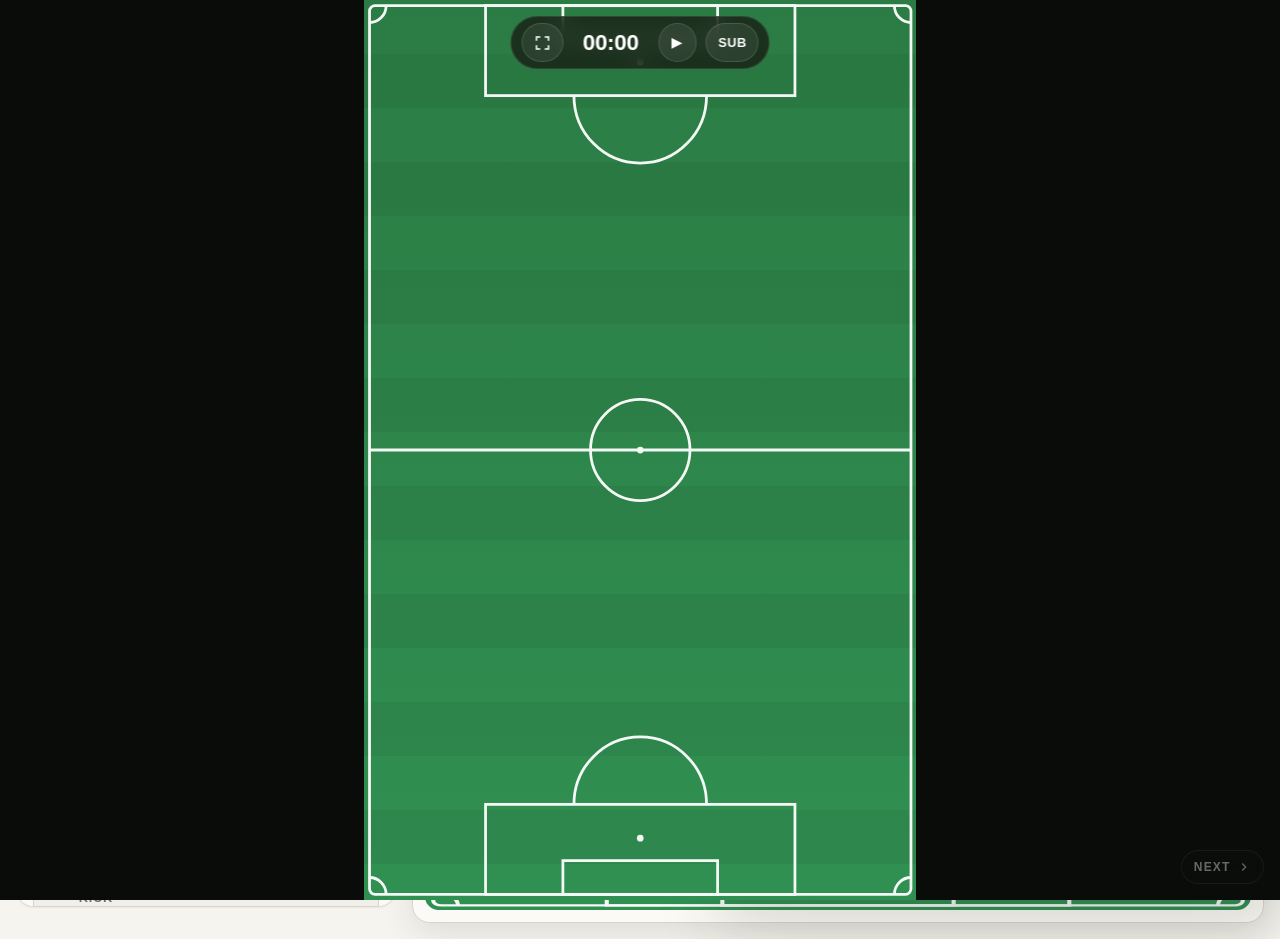
==== index.html @ 96a1fcf4 "Initial commit: Manly Vale match day app Match selector, formation engine (4-4-2 diamond, 4-1-4-1, 4" ====
<!DOCTYPE html>
<html lang="en" data-theme="light">
<head>
  <meta charset="UTF-8" />
  <meta name="viewport" content="width=device-width, initial-scale=1.0, viewport-fit=cover" />
  <meta name="theme-color" content="#01696f" />
  <title>Manly Vale — Match Day</title>
  <link rel="icon" href="data:image/svg+xml,%3Csvg xmlns='http://www.w3.org/2000/svg' viewBox='0 0 24 24'%3E%3Cpath fill='%2301696f' d='M12 2 20 7v10l-8 5-8-5V7z'/%3E%3C/svg%3E"/>
  <link href="https://api.fontshare.com/v2/css?f[]=satoshi@400,500,700,900&display=swap" rel="stylesheet">
  <link rel="stylesheet" href="app.css">
</head>
<body>
  <main class="app" id="appRoot">
    <header class="topbar">
      <div class="brand">
        <div class="brand-mark" aria-hidden="true">
          <svg width="26" height="26" viewBox="0 0 24 24" fill="none" stroke="currentColor" stroke-width="1.7">
            <path d="M12 2L20 7V17L12 22L4 17V7L12 2Z"/>
            <path d="M12 2V22M4 7L20 17M20 7L4 17" stroke-width="1.2" opacity="0.85"/>
          </svg>
        </div>
        <div>
          <h1>Manly Vale Match Day</h1>
          <p id="brandSubtitle">Pick the match, set the formation, run the game.</p>
        </div>
      </div>
      <div class="topbar-actions">
        <button class="icon-btn" id="syncBtn" title="Sync from Google Sheet" aria-label="Sync from Google Sheet">
          <svg width="18" height="18" viewBox="0 0 24 24" fill="none" stroke="currentColor" stroke-width="2"><path d="M3 12a9 9 0 0 1 15.5-6.3L21 8"/><path d="M21 3v5h-5"/><path d="M21 12a9 9 0 0 1-15.5 6.3L3 16"/><path d="M3 21v-5h5"/></svg>
          <span class="sr-only">Sync</span>
        </button>
        <button class="icon-btn" id="setupBtn" title="Setup squad &amp; fixtures" aria-label="Setup">
          <svg width="18" height="18" viewBox="0 0 24 24" fill="none" stroke="currentColor" stroke-width="2"><circle cx="12" cy="12" r="3"/><path d="M19.4 15a1.65 1.65 0 0 0 .33 1.82l.06.06a2 2 0 1 1-2.83 2.83l-.06-.06a1.65 1.65 0 0 0-1.82-.33 1.65 1.65 0 0 0-1 1.51V21a2 2 0 1 1-4 0v-.09a1.65 1.65 0 0 0-1-1.51 1.65 1.65 0 0 0-1.82.33l-.06.06a2 2 0 1 1-2.83-2.83l.06-.06a1.65 1.65 0 0 0 .33-1.82 1.65 1.65 0 0 0-1.51-1H3a2 2 0 1 1 0-4h.09a1.65 1.65 0 0 0 1.51-1 1.65 1.65 0 0 0-.33-1.82l-.06-.06a2 2 0 1 1 2.83-2.83l.06.06a1.65 1.65 0 0 0 1.82.33H9a1.65 1.65 0 0 0 1-1.51V3a2 2 0 1 1 4 0v.09a1.65 1.65 0 0 0 1 1.51 1.65 1.65 0 0 0 1.82-.33l.06-.06a2 2 0 1 1 2.83 2.83l-.06.06a1.65 1.65 0 0 0-.33 1.82V9a1.65 1.65 0 0 0 1.51 1H21a2 2 0 1 1 0 4h-.09a1.65 1.65 0 0 0-1.51 1z"/></svg>
        </button>
        <button class="icon-btn" id="themeBtn" title="Toggle theme" aria-label="Toggle theme">
          <svg width="18" height="18" viewBox="0 0 24 24" fill="none" stroke="currentColor" stroke-width="2"><path d="M21 12.79A9 9 0 1 1 11.21 3 7 7 0 0 0 21 12.79z"/></svg>
        </button>
        <button class="icon-btn primary" id="fullscreenBtn" title="Fullscreen presentation" aria-label="Fullscreen">
          <svg width="18" height="18" viewBox="0 0 24 24" fill="none" stroke="currentColor" stroke-width="2"><path d="M4 9V4h5"/><path d="M20 9V4h-5"/><path d="M4 15v5h5"/><path d="M20 15v5h-5"/></svg>
        </button>
      </div>
    </header>

    <section class="layout">
      <!-- LEFT: control panel -->
      <aside class="panel control-panel">
        <!-- Match selector -->
        <div class="control-block">
          <label class="control-label" for="matchSelect">Match</label>
          <select id="matchSelect" class="select"></select>
          <div class="match-meta">
            <span id="availableCount" class="chip chip-success">0 available</span>
            <span id="benchCount" class="chip">0 on bench</span>
          </div>
        </div>

        <!-- Formation selector -->
        <div class="control-block">
          <label class="control-label">Formation</label>
          <div class="formation-row">
            <button class="formation-btn" data-formation="442-diamond">
              <strong>4-4-2</strong>
              <span>Diamond <em>★</em></span>
            </button>
            <button class="formation-btn" data-formation="4141">
              <strong>4-1-4-1</strong>
              <span>Holding</span>
            </button>
            <button class="formation-btn" data-formation="4231">
              <strong>4-2-3-1</strong>
              <span>Attacking</span>
            </button>
          </div>
          <button class="btn primary full" id="autoPopulateBtn">Auto-populate XI</button>
        </div>

        <!-- Bench -->
        <div class="control-block">
          <div class="control-label-row">
            <label class="control-label">Bench</label>
            <span class="hint">Tap a player on the pitch then tap a bench player to sub.</span>
          </div>
          <div id="benchList" class="bench-list"></div>
        </div>

        <!-- Set pieces -->
        <div class="control-block">
          <label class="control-label">Set pieces</label>
          <div id="setPieceList" class="setpiece-list"></div>
        </div>

        <!-- Timer & minutes -->
        <div class="control-block">
          <label class="control-label">Match timer</label>
          <div class="timer-card">
            <div class="timer-display" id="timerDisplay">00:00</div>
            <div class="timer-buttons">
              <button class="btn primary" id="timerToggleBtn">Start</button>
              <button class="btn secondary" id="timerResetBtn">Reset</button>
            </div>
            <div class="timer-progress"><div id="timerBar"></div></div>
            <p class="hint" id="timerHint">45-minute half. Subs are tracked automatically.</p>
          </div>
          <div class="control-label-row" style="margin-top: var(--space-3)">
            <label class="control-label">Minutes played</label>
            <button class="link-btn" id="exportMinutesBtn">Export</button>
          </div>
          <div id="minutesList" class="minutes-list"></div>
        </div>
      </aside>

      <!-- RIGHT: pitch -->
      <section class="field-wrap">
        <div class="field-top">
          <div>
            <h2 id="formationTitle">Formation</h2>
            <p id="formationSubtitle" class="muted">Pick a match and a formation to start.</p>
          </div>
          <div class="field-actions">
            <button class="btn ghost" id="clearBoardBtn">Clear pitch</button>
          </div>
        </div>
        <div class="pitch-card">
          <div class="pitch" id="pitch">
            <svg class="pitch-lines" viewBox="0 0 100 160" preserveAspectRatio="none" aria-hidden="true">
              <rect x="1" y="1" width="98" height="158" fill="none" stroke="white" stroke-width="0.5" rx="1"/>
              <line x1="1" y1="80" x2="99" y2="80" stroke="white" stroke-width="0.5"/>
              <circle cx="50" cy="80" r="9" fill="none" stroke="white" stroke-width="0.5"/>
              <circle cx="50" cy="80" r="0.6" fill="white"/>
              <!-- top box -->
              <rect x="22" y="1" width="56" height="16" fill="none" stroke="white" stroke-width="0.5"/>
              <rect x="36" y="1" width="28" height="6" fill="none" stroke="white" stroke-width="0.5"/>
              <circle cx="50" cy="11" r="0.6" fill="white"/>
              <path d="M 38 17 A 9 9 0 0 0 62 17" fill="none" stroke="white" stroke-width="0.5"/>
              <!-- bottom box -->
              <rect x="22" y="143" width="56" height="16" fill="none" stroke="white" stroke-width="0.5"/>
              <rect x="36" y="153" width="28" height="6" fill="none" stroke="white" stroke-width="0.5"/>
              <circle cx="50" cy="149" r="0.6" fill="white"/>
              <path d="M 38 143 A 9 9 0 0 1 62 143" fill="none" stroke="white" stroke-width="0.5"/>
              <!-- corners -->
              <path d="M 1 4 A 3 3 0 0 0 4 1" fill="none" stroke="white" stroke-width="0.5"/>
              <path d="M 96 1 A 3 3 0 0 0 99 4" fill="none" stroke="white" stroke-width="0.5"/>
              <path d="M 1 156 A 3 3 0 0 1 4 159" fill="none" stroke="white" stroke-width="0.5"/>
              <path d="M 96 159 A 3 3 0 0 1 99 156" fill="none" stroke="white" stroke-width="0.5"/>
            </svg>
            <div class="pitch-overlay" id="pitchOverlay"></div>
          </div>
        </div>
      </section>
    </section>
  </main>

  <!-- Fullscreen presentation overlay -->
  <div class="fs" id="fullscreen" hidden>
    <div class="fs-pitch-card">
      <div class="pitch" id="pitchFs">
        <svg class="pitch-lines" viewBox="0 0 100 160" preserveAspectRatio="none" aria-hidden="true">
          <rect x="1" y="1" width="98" height="158" fill="none" stroke="white" stroke-width="0.5" rx="1"/>
          <line x1="1" y1="80" x2="99" y2="80" stroke="white" stroke-width="0.5"/>
          <circle cx="50" cy="80" r="9" fill="none" stroke="white" stroke-width="0.5"/>
          <circle cx="50" cy="80" r="0.6" fill="white"/>
          <rect x="22" y="1" width="56" height="16" fill="none" stroke="white" stroke-width="0.5"/>
          <rect x="36" y="1" width="28" height="6" fill="none" stroke="white" stroke-width="0.5"/>
          <circle cx="50" cy="11" r="0.6" fill="white"/>
          <path d="M 38 17 A 9 9 0 0 0 62 17" fill="none" stroke="white" stroke-width="0.5"/>
          <rect x="22" y="143" width="56" height="16" fill="none" stroke="white" stroke-width="0.5"/>
          <rect x="36" y="153" width="28" height="6" fill="none" stroke="white" stroke-width="0.5"/>
          <circle cx="50" cy="149" r="0.6" fill="white"/>
          <path d="M 38 143 A 9 9 0 0 1 62 143" fill="none" stroke="white" stroke-width="0.5"/>
          <path d="M 1 4 A 3 3 0 0 0 4 1" fill="none" stroke="white" stroke-width="0.5"/>
          <path d="M 96 1 A 3 3 0 0 0 99 4" fill="none" stroke="white" stroke-width="0.5"/>
          <path d="M 1 156 A 3 3 0 0 1 4 159" fill="none" stroke="white" stroke-width="0.5"/>
          <path d="M 96 159 A 3 3 0 0 1 99 156" fill="none" stroke="white" stroke-width="0.5"/>
        </svg>
        <div class="pitch-overlay" id="pitchFsOverlay"></div>
        <!-- Set piece banner -->
        <div class="setpiece-banner" id="setPieceBanner" hidden>
          <div class="setpiece-label" id="setPieceLabel">LEFT CORNER</div>
          <div class="setpiece-player" id="setPiecePlayer">—</div>
        </div>
      </div>
      <!-- Top HUD -->
      <div class="fs-hud-top">
        <button class="hud-btn" id="fsExitBtn" title="Exit fullscreen">
          <svg width="18" height="18" viewBox="0 0 24 24" fill="none" stroke="currentColor" stroke-width="2"><path d="M9 4H4v5"/><path d="M15 4h5v5"/><path d="M9 20H4v-5"/><path d="M15 20h5v-5"/></svg>
        </button>
        <div class="fs-clock" id="fsClock">00:00</div>
        <button class="hud-btn" id="fsTimerBtn" title="Start/pause timer">▶</button>
        <button class="hud-btn" id="fsSubBtn" title="Substitution">SUB</button>
      </div>
      <!-- Bottom HUD: NEXT cycler (subtle) -->
      <button class="hud-next" id="fsNextBtn" title="Next play">
        <span id="fsNextLabel">NEXT</span>
        <svg width="14" height="14" viewBox="0 0 24 24" fill="none" stroke="currentColor" stroke-width="2"><path d="M9 18l6-6-6-6"/></svg>
      </button>
      <!-- Sub drawer (slide-up) -->
      <div class="fs-sub-drawer" id="fsSubDrawer" hidden>
        <div class="fs-sub-drawer-head">
          <strong id="fsSubDrawerTitle">Substitution</strong>
          <button class="hud-btn ghost" id="fsSubDrawerClose">Close</button>
        </div>
        <div class="fs-bench-list" id="fsBenchList"></div>
      </div>
    </div>
  </div>

  <!-- Setup drawer -->
  <div class="drawer" id="setupDrawer" hidden>
    <div class="drawer-backdrop" data-close="setup"></div>
    <div class="drawer-panel" role="dialog" aria-label="Setup">
      <div class="drawer-head">
        <h2>Setup</h2>
        <button class="icon-btn" data-close="setup" aria-label="Close">
          <svg width="18" height="18" viewBox="0 0 24 24" fill="none" stroke="currentColor" stroke-width="2"><path d="M18 6L6 18M6 6l12 12"/></svg>
        </button>
      </div>
      <div class="drawer-tabs">
        <button class="drawer-tab active" data-tab="squad">Squad</button>
        <button class="drawer-tab" data-tab="fixtures">Fixtures</button>
        <button class="drawer-tab" data-tab="availability">Availability</button>
        <button class="drawer-tab" data-tab="sheet">Sheet</button>
      </div>
      <div class="drawer-body">
        <section class="drawer-section" data-section="squad">
          <p class="muted">One player per line: <code>Name / Position</code> (GK, DEF, MID, FWD).</p>
          <textarea id="squadInput" rows="18"></textarea>
          <div class="drawer-actions">
            <button class="btn primary" id="saveSquadBtn">Save squad</button>
            <button class="btn ghost" id="resetSquadBtn">Reset to defaults</button>
          </div>
        </section>
        <section class="drawer-section" data-section="fixtures" hidden>
          <p class="muted">One match per line: <code>Date / Opponent</code>.</p>
          <textarea id="fixturesInput" rows="18"></textarea>
          <div class="drawer-actions">
            <button class="btn primary" id="saveFixturesBtn">Save fixtures</button>
            <button class="btn ghost" id="resetFixturesBtn">Reset to defaults</button>
          </div>
        </section>
        <section class="drawer-section" data-section="availability" hidden>
          <p class="muted">Set availability per match. <strong>Y</strong> and <strong>BEERS</strong> count as available.</p>
          <div class="avail-controls">
            <select id="availMatchSelect" class="select"></select>
            <button class="btn ghost" id="availAllYesBtn">All Y</button>
            <button class="btn ghost" id="availAllNoBtn">All NO</button>
          </div>
          <div id="availabilityGrid" class="availability-grid"></div>
        </section>
        <section class="drawer-section" data-section="sheet" hidden>
          <p class="muted">The Google Sheet must be shared as <em>Anyone with the link can view</em>. Sync pulls availability where a player row matches by name.</p>
          <label class="control-label">Sheet ID</label>
          <input type="text" id="sheetIdInput" class="input" placeholder="1icq6EY1_dcMObs..." />
          <div class="drawer-actions">
            <button class="btn primary" id="syncNowBtn">Sync now</button>
            <button class="btn ghost" id="forgetSheetBtn">Forget</button>
          </div>
          <div id="syncLog" class="sync-log"></div>
        </section>
      </div>
    </div>
  </div>

  <!-- Toast -->
  <div class="toast" id="toast" hidden></div>

  <script type="module" src="app.js"></script>
</body>
</html>
---- app.css ----
/* =========================================================
   Manly Vale Match Day — styles
   ========================================================= */

:root, [data-theme="light"] {
  --text-xs: clamp(0.72rem, 0.68rem + 0.18vw, 0.8rem);
  --text-sm: clamp(0.85rem, 0.78rem + 0.3vw, 0.95rem);
  --text-base: clamp(0.95rem, 0.9rem + 0.25vw, 1.05rem);
  --text-lg: clamp(1.1rem, 0.98rem + 0.6vw, 1.4rem);
  --text-xl: clamp(1.35rem, 1.15rem + 1vw, 2rem);
  --text-2xl: clamp(2rem, 1.5rem + 2vw, 3rem);
  --space-1: 0.25rem; --space-2: 0.5rem; --space-3: 0.75rem; --space-4: 1rem; --space-5: 1.25rem; --space-6: 1.5rem; --space-8: 2rem;
  --color-bg: #f5f4ef;
  --color-surface: #fbfaf6;
  --color-surface-2: #f1efe9;
  --color-surface-3: #e9e6df;
  --color-border: #d8d4cc;
  --color-text: #221f18;
  --color-text-muted: #6f6e6a;
  --color-text-inverse: #fbfaf6;
  --color-primary: #01696f;
  --color-primary-soft: #e0f1f1;
  --color-blue: #006494;
  --color-amber: #c08a00;
  --color-rose: #b34a4a;
  --color-green: #2c7a3a;
  --radius-sm: 0.4rem; --radius-md: 0.55rem; --radius-lg: 0.85rem; --radius-xl: 1.1rem; --radius-full: 9999px;
  --shadow-sm: 0 1px 2px rgba(40,37,29,.06);
  --shadow-md: 0 12px 32px rgba(40,37,29,.10);
  --shadow-lg: 0 22px 60px rgba(40,37,29,.18);
  --transition: 180ms cubic-bezier(0.16,1,0.3,1);
  --font-body: 'Satoshi', -apple-system, BlinkMacSystemFont, 'Segoe UI', Arial, sans-serif;
  --pitch-grass-a: #2b7c44;
  --pitch-grass-b: #309052;
}

[data-theme="dark"] {
  --color-bg: #0e0e0c;
  --color-surface: #16161480;
  --color-surface-2: #1c1b19;
  --color-surface-3: #242220;
  --color-border: #353330;
  --color-text: #e6e4df;
  --color-text-muted: #97958f;
  --color-text-inverse: #0e0e0c;
  --color-primary: #4f98a3;
  --color-primary-soft: #133c40;
  --color-blue: #5591c7;
  --color-amber: #d6a64f;
  --shadow-sm: 0 1px 2px rgba(0,0,0,.25);
  --shadow-md: 0 12px 36px rgba(0,0,0,.45);
  --shadow-lg: 0 22px 60px rgba(0,0,0,.55);
  --pitch-grass-a: #1f5e34;
  --pitch-grass-b: #267342;
}

* { box-sizing: border-box; }
html, body { margin: 0; padding: 0; }
body {
  min-height: 100vh;
  font-family: var(--font-body);
  font-size: var(--text-base);
  line-height: 1.5;
  background: var(--color-bg);
  color: var(--color-text);
  -webkit-font-smoothing: antialiased;
}
button, textarea, input, select { font: inherit; color: inherit; }
button { cursor: pointer; border: none; background: none; }
.sr-only { position: absolute; width: 1px; height: 1px; padding: 0; margin: -1px; overflow: hidden; clip: rect(0,0,0,0); border: 0; }
code { font-family: ui-monospace, SFMono-Regular, Menlo, monospace; font-size: 0.85em; background: var(--color-surface-2); padding: 0.05rem 0.3rem; border-radius: 0.25rem; }
em { font-style: normal; color: var(--color-amber); font-weight: 700; }

/* ---------- Layout ---------- */
.app {
  max-width: 1500px;
  margin: 0 auto;
  padding: var(--space-4);
  display: grid;
  gap: var(--space-4);
}

.topbar {
  display: flex;
  align-items: center;
  justify-content: space-between;
  gap: var(--space-3);
}
.brand { display: flex; align-items: center; gap: var(--space-3); min-width: 0; }
.brand-mark {
  width: 2.6rem; height: 2.6rem;
  border-radius: 0.85rem;
  display: grid; place-items: center;
  color: white;
  background: linear-gradient(135deg, var(--color-primary), var(--color-blue));
  box-shadow: var(--shadow-sm);
  flex-shrink: 0;
}
.brand h1 { margin: 0; font-size: var(--text-xl); letter-spacing: -0.01em; }
.brand p { margin: 0.1rem 0 0; color: var(--color-text-muted); font-size: var(--text-sm); }

.topbar-actions { display: flex; gap: var(--space-2); flex-shrink: 0; }

.icon-btn {
  width: 2.6rem; height: 2.6rem;
  border-radius: var(--radius-md);
  background: var(--color-surface);
  border: 1px solid var(--color-border);
  color: var(--color-text);
  display: grid; place-items: center;
  transition: transform var(--transition), background var(--transition), border-color var(--transition);
}
.icon-btn:hover { transform: translateY(-1px); border-color: var(--color-primary); color: var(--color-primary); }
.icon-btn.primary { background: var(--color-primary); color: var(--color-text-inverse); border-color: var(--color-primary); }
.icon-btn.primary:hover { color: var(--color-text-inverse); }
.icon-btn.spin svg { animation: spin 0.9s linear infinite; }
@keyframes spin { to { transform: rotate(360deg); } }

.layout {
  display: grid;
  grid-template-columns: minmax(320px, 380px) minmax(0, 1fr);
  gap: var(--space-4);
  align-items: start;
}

.panel {
  background: var(--color-surface);
  border: 1px solid var(--color-border);
  border-radius: var(--radius-xl);
  box-shadow: var(--shadow-sm);
  overflow: hidden;
}

.control-panel {
  padding: var(--space-4);
  display: grid;
  gap: var(--space-5);
  max-height: calc(100vh - 6rem);
  overflow-y: auto;
  position: sticky;
  top: var(--space-4);
}
.control-panel::-webkit-scrollbar { width: 8px; }
.control-panel::-webkit-scrollbar-thumb { background: var(--color-border); border-radius: 99px; }

.control-block { display: grid; gap: var(--space-2); }
.control-label {
  font-size: var(--text-xs);
  text-transform: uppercase;
  letter-spacing: 0.1em;
  color: var(--color-text-muted);
  font-weight: 700;
}
.control-label-row { display: flex; justify-content: space-between; align-items: baseline; gap: var(--space-2); }
.hint { color: var(--color-text-muted); font-size: var(--text-xs); margin: 0; }

/* ---------- Inputs ---------- */
.select, .input, textarea {
  width: 100%;
  background: var(--color-surface-2);
  border: 1px solid var(--color-border);
  border-radius: var(--radius-md);
  padding: 0.65rem 0.8rem;
  color: var(--color-text);
  transition: border-color var(--transition), box-shadow var(--transition);
}
.select:focus, .input:focus, textarea:focus {
  outline: none;
  border-color: var(--color-primary);
  box-shadow: 0 0 0 3px var(--color-primary-soft);
}
textarea { font-family: ui-monospace, SFMono-Regular, Menlo, monospace; font-size: 0.85rem; line-height: 1.6; resize: vertical; min-height: 200px; }

.match-meta { display: flex; gap: var(--space-2); flex-wrap: wrap; }
.chip {
  display: inline-flex;
  align-items: center;
  gap: 0.3rem;
  padding: 0.25rem 0.55rem;
  border-radius: var(--radius-full);
  background: var(--color-surface-2);
  border: 1px solid var(--color-border);
  font-size: var(--text-xs);
  color: var(--color-text-muted);
}
.chip-success { background: color-mix(in srgb, var(--color-green) 15%, transparent); color: var(--color-green); border-color: color-mix(in srgb, var(--color-green) 35%, transparent); }
.chip-warn { background: color-mix(in srgb, var(--color-amber) 15%, transparent); color: var(--color-amber); border-color: color-mix(in srgb, var(--color-amber) 35%, transparent); }

/* ---------- Buttons ---------- */
.btn {
  min-height: 2.5rem;
  padding: 0.55rem 0.95rem;
  border-radius: var(--radius-md);
  background: var(--color-surface-2);
  color: var(--color-text);
  border: 1px solid var(--color-border);
  transition: transform var(--transition), background var(--transition), border-color var(--transition);
  font-weight: 500;
  font-size: var(--text-sm);
}
.btn:hover { transform: translateY(-1px); border-color: var(--color-primary); }
.btn.primary { background: var(--color-primary); color: var(--color-text-inverse); border-color: var(--color-primary); }
.btn.primary:hover { background: color-mix(in srgb, var(--color-primary) 88%, black); }
.btn.secondary { background: var(--color-surface-3); }
.btn.ghost { background: transparent; }
.btn.full { width: 100%; }
.btn.danger { color: var(--color-rose); border-color: color-mix(in srgb, var(--color-rose) 50%, transparent); }
.link-btn { background: transparent; color: var(--color-primary); padding: 0; font-size: var(--text-xs); text-decoration: underline; }

/* ---------- Formation row ---------- */
.formation-row {
  display: grid;
  grid-template-columns: repeat(3, 1fr);
  gap: var(--space-2);
}
.formation-btn {
  display: grid;
  gap: 0.15rem;
  padding: 0.65rem 0.5rem;
  border-radius: var(--radius-md);
  background: var(--color-surface-2);
  border: 1px solid var(--color-border);
  text-align: center;
  transition: all var(--transition);
}
.formation-btn:hover { border-color: var(--color-primary); transform: translateY(-1px); }
.formation-btn strong { font-size: var(--text-base); letter-spacing: -0.01em; }
.formation-btn span { font-size: var(--text-xs); color: var(--color-text-muted); }
.formation-btn.active { border-color: var(--color-primary); background: var(--color-primary-soft); color: var(--color-text); }
.formation-btn.active span { color: var(--color-primary); }

/* ---------- Bench ---------- */
.bench-list {
  display: grid;
  gap: 0.4rem;
  max-height: 200px;
  overflow-y: auto;
  padding: 0.1rem;
}
.bench-item {
  display: grid;
  grid-template-columns: auto 1fr auto;
  align-items: center;
  gap: 0.6rem;
  padding: 0.55rem 0.7rem;
  border-radius: var(--radius-md);
  background: var(--color-surface-2);
  border: 1px solid var(--color-border);
  text-align: left;
  transition: all var(--transition);
  font-size: var(--text-sm);
  color: var(--color-text);
  width: 100%;
}
.bench-item:hover { border-color: var(--color-primary); background: var(--color-surface); }
.bench-item.swap-target { border-color: var(--color-amber); background: color-mix(in srgb, var(--color-amber) 10%, transparent); }
.bench-pip {
  width: 1.5rem; height: 1.5rem;
  border-radius: 50%;
  display: grid; place-items: center;
  font-size: 0.62rem; font-weight: 700; color: white;
  background: var(--pip-bg, var(--color-primary));
}
.bench-item strong { display: block; font-size: var(--text-sm); font-weight: 600; }
.bench-item small { color: var(--color-text-muted); font-size: var(--text-xs); }
.bench-empty { color: var(--color-text-muted); font-size: var(--text-sm); text-align: center; padding: var(--space-3); border: 1px dashed var(--color-border); border-radius: var(--radius-md); }

/* ---------- Set pieces ---------- */
.setpiece-list { display: grid; gap: 0.4rem; }
.setpiece-row {
  display: grid;
  grid-template-columns: auto 1fr auto;
  align-items: center;
  gap: 0.6rem;
  padding: 0.45rem 0.6rem;
  border-radius: var(--radius-md);
  background: var(--color-surface-2);
  border: 1px solid var(--color-border);
}
.setpiece-row .setpiece-name { font-size: var(--text-xs); color: var(--color-text-muted); text-transform: uppercase; letter-spacing: 0.06em; font-weight: 700; }
.setpiece-row select { padding: 0.3rem 0.45rem; min-height: 2rem; font-size: var(--text-xs); }
.setpiece-icon {
  width: 1.6rem; height: 1.6rem;
  border-radius: var(--radius-sm);
  background: var(--color-primary-soft);
  color: var(--color-primary);
  display: grid; place-items: center;
  font-size: 0.6rem; font-weight: 800; letter-spacing: 0.04em;
}

/* ---------- Timer ---------- */
.timer-card {
  background: var(--color-surface-2);
  border: 1px solid var(--color-border);
  border-radius: var(--radius-lg);
  padding: var(--space-3);
  display: grid;
  gap: var(--space-2);
  text-align: center;
}
.timer-display {
  font-variant-numeric: tabular-nums;
  font-weight: 800;
  font-size: var(--text-2xl);
  letter-spacing: -0.02em;
  color: var(--color-text);
  line-height: 1;
  padding: 0.4rem 0;
}
.timer-display.warn { color: var(--color-amber); }
.timer-display.over { color: var(--color-rose); }
.timer-buttons { display: grid; grid-template-columns: 1fr auto; gap: var(--space-2); }
.timer-progress {
  height: 4px;
  background: var(--color-surface-3);
  border-radius: 99px;
  overflow: hidden;
}
.timer-progress > div {
  height: 100%;
  background: linear-gradient(90deg, var(--color-primary), var(--color-blue));
  width: 0;
  transition: width 0.5s linear;
}

/* ---------- Minutes ---------- */
.minutes-list {
  display: grid;
  gap: 0.3rem;
  max-height: 240px;
  overflow-y: auto;
}
.minute-row {
  display: grid;
  grid-template-columns: 1fr auto auto;
  align-items: center;
  gap: 0.6rem;
  padding: 0.4rem 0.6rem;
  border-radius: var(--radius-sm);
  background: var(--color-surface-2);
  font-size: var(--text-xs);
}
.minute-row.on-pitch { border-left: 2px solid var(--color-green); padding-left: 0.5rem; background: color-mix(in srgb, var(--color-green) 6%, var(--color-surface-2)); }
.minute-row .mins { font-variant-numeric: tabular-nums; font-weight: 700; }

/* ---------- Field ---------- */
.field-wrap { display: grid; gap: var(--space-3); }
.field-top {
  display: flex;
  justify-content: space-between;
  align-items: center;
  gap: var(--space-3);
  flex-wrap: wrap;
}
.field-top h2 { margin: 0; font-size: var(--text-lg); letter-spacing: -0.01em; }
.field-top p { margin: 0.1rem 0 0; color: var(--color-text-muted); font-size: var(--text-sm); }
.field-actions { display: flex; gap: var(--space-2); }
.muted { color: var(--color-text-muted); }

.pitch-card {
  background: var(--color-surface);
  border: 1px solid var(--color-border);
  border-radius: var(--radius-xl);
  box-shadow: var(--shadow-md);
  padding: var(--space-3);
}
.pitch {
  position: relative;
  width: 100%;
  aspect-ratio: 10 / 16;
  max-height: calc(100vh - 11rem);
  border-radius: var(--radius-lg);
  overflow: hidden;
  background:
    repeating-linear-gradient(180deg, transparent 0, transparent 6%, rgba(0,0,0,0.05) 6%, rgba(0,0,0,0.05) 12%),
    linear-gradient(to bottom, var(--pitch-grass-a), var(--pitch-grass-b));
  user-select: none;
  touch-action: none;
}
.pitch-lines {
  position: absolute;
  inset: 0;
  width: 100%; height: 100%;
  pointer-events: none;
  opacity: 0.95;
}
.pitch-overlay { position: absolute; inset: 0; }

/* ---------- Markers ---------- */
.marker {
  position: absolute;
  width: clamp(58px, 8.5%, 84px);
  aspect-ratio: 1;
  transform: translate(-50%, -50%);
  border-radius: 50%;
  display: grid;
  align-content: center;
  text-align: center;
  padding: 0.3rem;
  color: white;
  font-weight: 700;
  font-size: clamp(0.62rem, 0.9vw, 0.78rem);
  line-height: 1.05;
  border: 3px solid rgba(255,255,255,0.94);
  box-shadow: 0 8px 22px rgba(0,0,0,0.25);
  background: linear-gradient(145deg, var(--marker-a), var(--marker-b));
  cursor: grab;
  touch-action: none;
  transition: box-shadow 200ms ease, border-color 200ms ease, transform 80ms ease-out;
}
.marker.dragging { cursor: grabbing; box-shadow: 0 18px 40px rgba(0,0,0,0.4); z-index: 30; }
.marker.selected { border-color: var(--color-amber); box-shadow: 0 0 0 4px color-mix(in srgb, var(--color-amber) 60%, transparent), 0 8px 22px rgba(0,0,0,0.3); }
.marker.setpiece-active { border-color: #ffd24a; box-shadow: 0 0 0 6px rgba(255,210,74,0.5), 0 10px 30px rgba(0,0,0,0.4); transform: translate(-50%, -50%) scale(1.08); z-index: 25; }
.marker .name { display: block; max-width: 100%; overflow: hidden; text-overflow: ellipsis; white-space: nowrap; }
.marker .pos { display: block; margin-top: 0.1rem; font-size: 0.55em; letter-spacing: 0.1em; opacity: 0.92; }
.marker .badge {
  position: absolute;
  bottom: -6px; right: -6px;
  background: var(--color-amber); color: white;
  border-radius: 99px;
  padding: 0.1rem 0.4rem;
  font-size: 0.55rem;
  font-weight: 800;
  letter-spacing: 0.04em;
  border: 2px solid var(--pitch-grass-b);
}

/* ---------- Fullscreen ---------- */
.fs {
  position: fixed; inset: 0;
  z-index: 1000;
  background: #0a0c0a;
  display: grid;
  place-items: center;
  padding: 0;
}
.fs-pitch-card {
  position: relative;
  width: 100vw;
  height: 100vh;
  height: 100dvh;
  display: grid;
  place-items: center;
}
.fs .pitch {
  width: min(calc((100vh - 1rem) * 10/16), 100vw);
  width: min(calc((100dvh - 1rem) * 10/16), 100vw);
  height: min(calc(100vw * 16/10), 100vh);
  height: min(calc(100vw * 16/10), 100dvh);
  max-height: 100dvh;
  aspect-ratio: 10 / 16;
  border-radius: 0;
}
.fs .marker {
  width: clamp(80px, 8vw, 130px);
  font-size: clamp(0.78rem, 1.4vw, 1rem);
  border-width: 4px;
}

.fs-hud-top {
  position: absolute;
  top: 1rem; left: 50%;
  transform: translateX(-50%);
  display: flex;
  align-items: center;
  gap: 0.6rem;
  background: rgba(20,18,14,0.7);
  backdrop-filter: blur(10px);
  border-radius: var(--radius-full);
  padding: 0.4rem 0.6rem;
  border: 1px solid rgba(255,255,255,0.1);
  z-index: 20;
}
.fs-clock {
  color: white;
  font-variant-numeric: tabular-nums;
  font-weight: 800;
  font-size: 1.4rem;
  letter-spacing: -0.01em;
  padding: 0 0.6rem;
  min-width: 4.2rem;
  text-align: center;
}
.fs-clock.warn { color: #ffd24a; }
.fs-clock.over { color: #ff6b6b; }
.hud-btn {
  min-width: 2.4rem;
  height: 2.4rem;
  padding: 0 0.7rem;
  border-radius: var(--radius-full);
  background: rgba(255,255,255,0.08);
  border: 1px solid rgba(255,255,255,0.12);
  color: white;
  font-weight: 700;
  font-size: 0.8rem;
  letter-spacing: 0.04em;
  display: grid; place-items: center;
  transition: background var(--transition), transform var(--transition);
}
.hud-btn:hover { background: rgba(255,255,255,0.18); transform: translateY(-1px); }
.hud-btn.ghost { background: transparent; border-color: transparent; }
.hud-btn.active { background: var(--color-amber); color: #1a1308; border-color: var(--color-amber); }

.hud-next {
  position: absolute;
  bottom: 1rem;
  right: 1rem;
  display: inline-flex;
  align-items: center;
  gap: 0.4rem;
  padding: 0.45rem 0.75rem;
  border-radius: var(--radius-full);
  background: rgba(20,18,14,0.45);
  backdrop-filter: blur(10px);
  color: rgba(255,255,255,0.7);
  border: 1px solid rgba(255,255,255,0.1);
  font-size: 0.75rem;
  font-weight: 700;
  letter-spacing: 0.1em;
  z-index: 20;
  transition: opacity var(--transition);
  opacity: 0.55;
}
.hud-next:hover { opacity: 1; color: white; }

.setpiece-banner {
  position: absolute;
  top: 5rem;
  left: 50%;
  transform: translateX(-50%);
  background: rgba(20,18,14,0.78);
  backdrop-filter: blur(12px);
  color: white;
  padding: 0.85rem 1.4rem;
  border-radius: var(--radius-lg);
  border: 1px solid rgba(255,210,74,0.4);
  text-align: center;
  z-index: 18;
  animation: popIn 200ms ease-out;
}
@keyframes popIn {
  from { opacity: 0; transform: translate(-50%, -8px); }
  to { opacity: 1; transform: translate(-50%, 0); }
}
.setpiece-label {
  font-size: 0.7rem;
  letter-spacing: 0.18em;
  color: #ffd24a;
  font-weight: 800;
  margin-bottom: 0.2rem;
}
.setpiece-player {
  font-size: 1.6rem;
  font-weight: 800;
  letter-spacing: -0.01em;
}

.fs-sub-drawer {
  position: absolute;
  bottom: 0; left: 0; right: 0;
  background: rgba(20,18,14,0.92);
  backdrop-filter: blur(14px);
  border-top: 1px solid rgba(255,255,255,0.1);
  padding: 1rem 1rem 1.4rem;
  color: white;
  z-index: 30;
  max-height: 60vh;
  overflow-y: auto;
  animation: slideUp 240ms ease-out;
}
@keyframes slideUp {
  from { transform: translateY(100%); }
  to { transform: translateY(0); }
}
.fs-sub-drawer-head { display: flex; justify-content: space-between; align-items: center; margin-bottom: 0.6rem; }
.fs-bench-list {
  display: grid;
  grid-template-columns: repeat(auto-fill, minmax(180px, 1fr));
  gap: 0.5rem;
}
.fs-bench-list .bench-item {
  background: rgba(255,255,255,0.08);
  border-color: rgba(255,255,255,0.1);
  color: white;
}
.fs-bench-list .bench-item small { color: rgba(255,255,255,0.55); }
.fs-bench-list .bench-item:hover { background: rgba(255,255,255,0.18); border-color: rgba(255,255,255,0.3); }

/* ---------- Drawer ---------- */
.drawer {
  position: fixed; inset: 0;
  z-index: 900;
  display: flex;
  justify-content: flex-end;
}
.drawer-backdrop {
  position: absolute; inset: 0;
  background: rgba(0,0,0,0.4);
  animation: fadeIn 200ms ease;
}
.drawer-panel {
  position: relative;
  width: min(560px, 100%);
  height: 100%;
  background: var(--color-surface);
  border-left: 1px solid var(--color-border);
  display: grid;
  grid-template-rows: auto auto 1fr;
  animation: slideInRight 240ms ease-out;
  box-shadow: var(--shadow-lg);
}
@keyframes fadeIn { from { opacity: 0; } to { opacity: 1; } }
@keyframes slideInRight { from { transform: translateX(100%); } to { transform: translateX(0); } }

.drawer-head {
  padding: var(--space-4);
  border-bottom: 1px solid var(--color-border);
  display: flex;
  justify-content: space-between;
  align-items: center;
}
.drawer-head h2 { margin: 0; font-size: var(--text-lg); }
.drawer-tabs {
  display: flex;
  gap: 0.2rem;
  padding: 0.5rem var(--space-4);
  border-bottom: 1px solid var(--color-border);
  overflow-x: auto;
}
.drawer-tab {
  padding: 0.45rem 0.75rem;
  border-radius: var(--radius-sm);
  font-size: var(--text-sm);
  color: var(--color-text-muted);
  font-weight: 500;
  white-space: nowrap;
}
.drawer-tab:hover { background: var(--color-surface-2); }
.drawer-tab.active { color: var(--color-primary); background: var(--color-primary-soft); }
.drawer-body {
  padding: var(--space-4);
  overflow-y: auto;
}
.drawer-section { display: grid; gap: var(--space-3); }
.drawer-actions { display: flex; gap: var(--space-2); flex-wrap: wrap; }
.avail-controls { display: grid; grid-template-columns: 1fr auto auto; gap: var(--space-2); align-items: center; }
.availability-grid { display: grid; gap: 0.35rem; max-height: 60vh; overflow-y: auto; padding: 0.1rem; }
.availability-row {
  display: grid;
  grid-template-columns: 1fr auto;
  align-items: center;
  gap: var(--space-2);
  padding: 0.45rem 0.6rem;
  border-radius: var(--radius-sm);
  border: 1px solid var(--color-border);
  background: var(--color-surface-2);
}
.availability-row strong { font-size: var(--text-sm); }
.availability-row small { color: var(--color-text-muted); font-size: var(--text-xs); }
.avail-segment { display: flex; gap: 0; }
.avail-seg-btn {
  padding: 0.28rem 0.5rem;
  font-size: 0.66rem;
  font-weight: 700;
  letter-spacing: 0.04em;
  border: 1px solid var(--color-border);
  background: var(--color-surface);
  color: var(--color-text-muted);
}
.avail-seg-btn:first-child { border-radius: var(--radius-sm) 0 0 var(--radius-sm); }
.avail-seg-btn:last-child { border-radius: 0 var(--radius-sm) var(--radius-sm) 0; }
.avail-seg-btn + .avail-seg-btn { border-left: none; }
.avail-seg-btn.active[data-val="Y"] { background: var(--color-green); color: white; border-color: var(--color-green); }
.avail-seg-btn.active[data-val="B"] { background: #c08a00; color: white; border-color: #c08a00; }
.avail-seg-btn.active[data-val="TBC"] { background: #5591c7; color: white; border-color: #5591c7; }
.avail-seg-btn.active[data-val="N"] { background: var(--color-rose); color: white; border-color: var(--color-rose); }

.sync-log {
  margin-top: var(--space-2);
  padding: var(--space-3);
  border-radius: var(--radius-md);
  background: var(--color-surface-2);
  border: 1px solid var(--color-border);
  font-family: ui-monospace, monospace;
  font-size: 0.8rem;
  white-space: pre-wrap;
  max-height: 200px;
  overflow-y: auto;
  color: var(--color-text-muted);
}

/* ---------- Toast ---------- */
.toast {
  position: fixed;
  bottom: 1.5rem;
  left: 50%;
  transform: translateX(-50%);
  background: var(--color-text);
  color: var(--color-text-inverse);
  padding: 0.7rem 1.1rem;
  border-radius: var(--radius-full);
  box-shadow: var(--shadow-md);
  font-size: var(--text-sm);
  font-weight: 600;
  z-index: 2000;
  animation: toastIn 200ms ease-out;
  max-width: 90vw;
}
@keyframes toastIn {
  from { opacity: 0; transform: translate(-50%, 8px); }
  to { opacity: 1; transform: translate(-50%, 0); }
}

/* ---------- Responsive ---------- */
@media (max-width: 1080px) {
  .layout { grid-template-columns: 1fr; }
  .control-panel { position: static; max-height: none; }
  .pitch { aspect-ratio: 5/7; }
}
@media (max-width: 640px) {
  .app { padding: var(--space-3); }
  .brand h1 { font-size: var(--text-lg); }
  .brand p { display: none; }
  .pitch-card { padding: var(--space-2); }
  .marker { font-size: 0.6rem; }
}
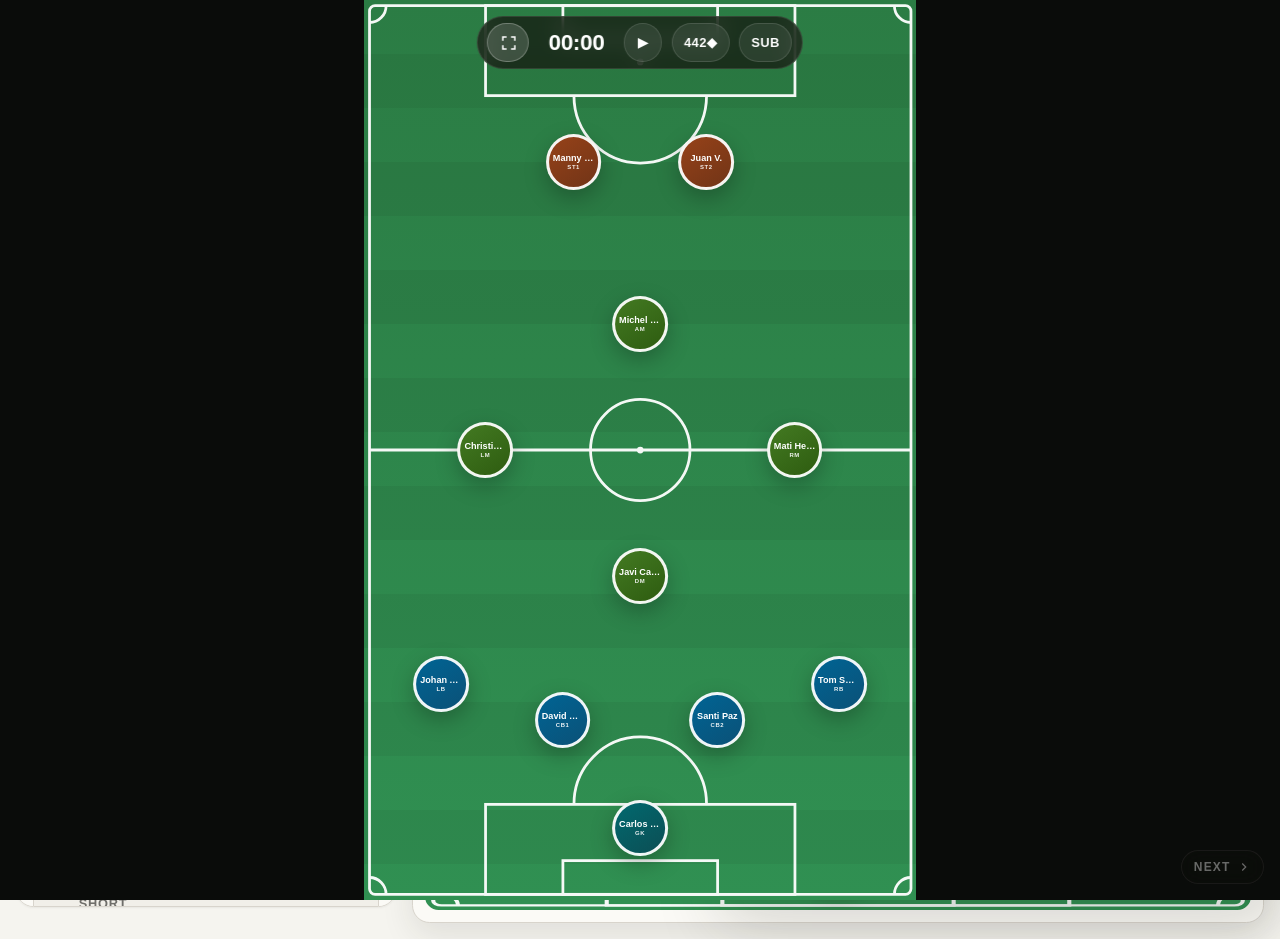
==== commit ed0bf3d0: "Fix timer and add formation cycler to fullscreen HUD - save() was mutating live state to pause runni" ====
--- a/index.html
+++ b/index.html
@@ -186,6 +186,7 @@
         </button>
         <div class="fs-clock" id="fsClock">00:00</div>
         <button class="hud-btn" id="fsTimerBtn" title="Start/pause timer">▶</button>
+        <button class="hud-btn" id="fsFormationBtn" title="Cycle formation">4-4-2</button>
         <button class="hud-btn" id="fsSubBtn" title="Substitution">SUB</button>
       </div>
       <!-- Bottom HUD: NEXT cycler (subtle) -->
--- a/app.css
+++ b/app.css
@@ -452,10 +452,13 @@
   border-radius: 0;
 }
 .fs .marker {
-  width: clamp(80px, 8vw, 130px);
-  font-size: clamp(0.78rem, 1.4vw, 1rem);
-  border-width: 4px;
-}
+  width: clamp(48px, 6.2vh, 78px);
+  font-size: clamp(0.6rem, 1vh, 0.78rem);
+  border-width: 3px;
+  padding: 0.25rem;
+}
+.fs .marker .name { font-size: 0.95em; }
+.fs .marker .pos { font-size: 0.62em; margin-top: 0.05rem; }
 
 .fs-hud-top {
   position: absolute;
@@ -471,6 +474,8 @@
   border: 1px solid rgba(255,255,255,0.1);
   z-index: 20;
 }
+#fsExitBtn { background: rgba(255,255,255,0.16); border-color: rgba(255,255,255,0.25); }
+#fsExitBtn:hover { background: var(--color-rose); }
 .fs-clock {
   color: white;
   font-variant-numeric: tabular-nums;
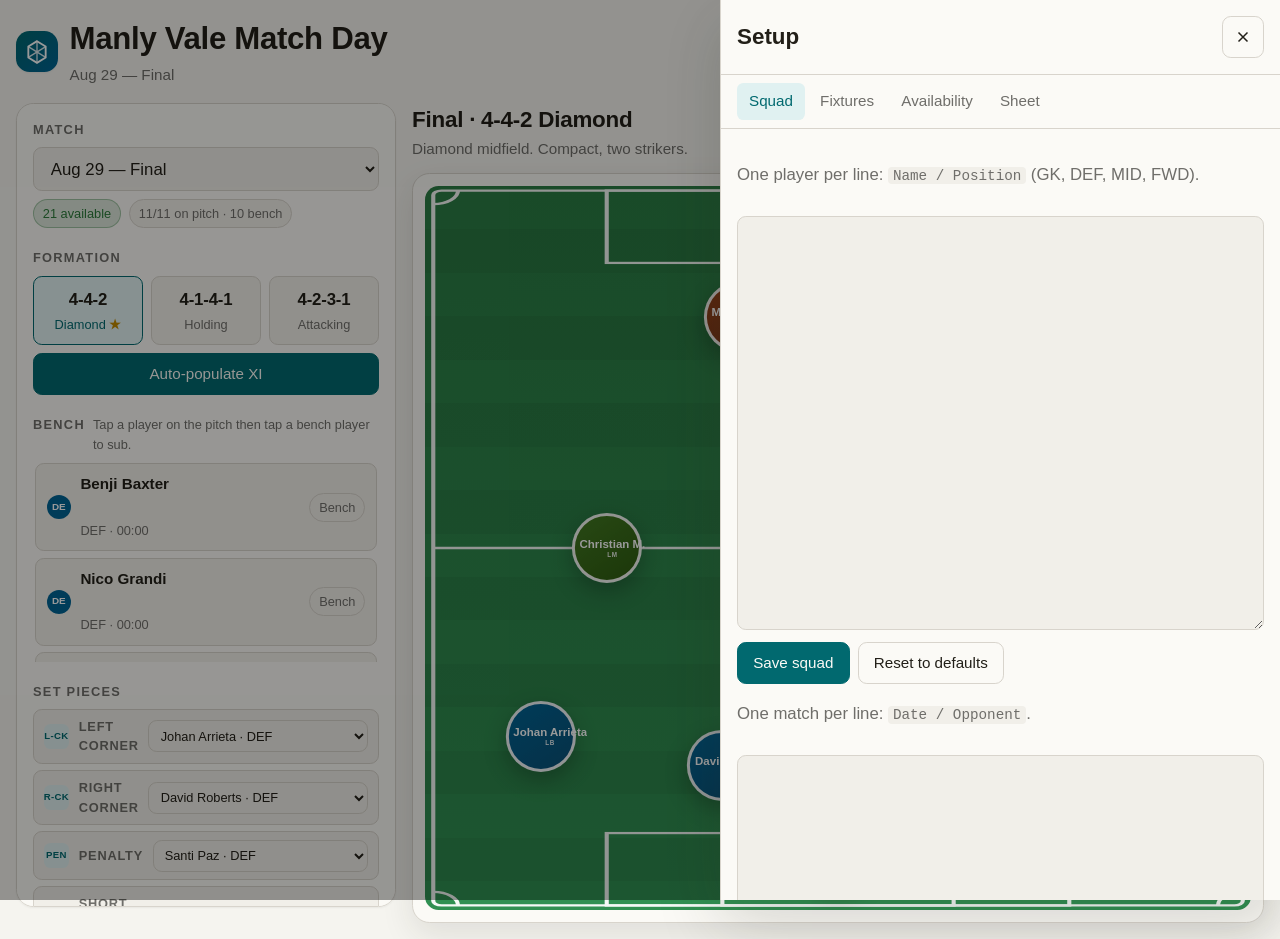
==== commit 5aba044d: "Strip fullscreen overlay markup and listeners entirely Remove the FS overlay HTML and all dangling f" ====
--- a/index.html
+++ b/index.html
@@ -34,9 +34,6 @@
         </button>
         <button class="icon-btn" id="themeBtn" title="Toggle theme" aria-label="Toggle theme">
           <svg width="18" height="18" viewBox="0 0 24 24" fill="none" stroke="currentColor" stroke-width="2"><path d="M21 12.79A9 9 0 1 1 11.21 3 7 7 0 0 0 21 12.79z"/></svg>
-        </button>
-        <button class="icon-btn primary" id="fullscreenBtn" title="Fullscreen presentation" aria-label="Fullscreen">
-          <svg width="18" height="18" viewBox="0 0 24 24" fill="none" stroke="currentColor" stroke-width="2"><path d="M4 9V4h5"/><path d="M20 9V4h-5"/><path d="M4 15v5h5"/><path d="M20 15v5h-5"/></svg>
         </button>
       </div>
     </header>
@@ -150,61 +147,6 @@
     </section>
   </main>
 
-  <!-- Fullscreen presentation overlay -->
-  <div class="fs" id="fullscreen" hidden>
-    <div class="fs-pitch-card">
-      <div class="pitch" id="pitchFs">
-        <svg class="pitch-lines" viewBox="0 0 100 160" preserveAspectRatio="none" aria-hidden="true">
-          <rect x="1" y="1" width="98" height="158" fill="none" stroke="white" stroke-width="0.5" rx="1"/>
-          <line x1="1" y1="80" x2="99" y2="80" stroke="white" stroke-width="0.5"/>
-          <circle cx="50" cy="80" r="9" fill="none" stroke="white" stroke-width="0.5"/>
-          <circle cx="50" cy="80" r="0.6" fill="white"/>
-          <rect x="22" y="1" width="56" height="16" fill="none" stroke="white" stroke-width="0.5"/>
-          <rect x="36" y="1" width="28" height="6" fill="none" stroke="white" stroke-width="0.5"/>
-          <circle cx="50" cy="11" r="0.6" fill="white"/>
-          <path d="M 38 17 A 9 9 0 0 0 62 17" fill="none" stroke="white" stroke-width="0.5"/>
-          <rect x="22" y="143" width="56" height="16" fill="none" stroke="white" stroke-width="0.5"/>
-          <rect x="36" y="153" width="28" height="6" fill="none" stroke="white" stroke-width="0.5"/>
-          <circle cx="50" cy="149" r="0.6" fill="white"/>
-          <path d="M 38 143 A 9 9 0 0 1 62 143" fill="none" stroke="white" stroke-width="0.5"/>
-          <path d="M 1 4 A 3 3 0 0 0 4 1" fill="none" stroke="white" stroke-width="0.5"/>
-          <path d="M 96 1 A 3 3 0 0 0 99 4" fill="none" stroke="white" stroke-width="0.5"/>
-          <path d="M 1 156 A 3 3 0 0 1 4 159" fill="none" stroke="white" stroke-width="0.5"/>
-          <path d="M 96 159 A 3 3 0 0 1 99 156" fill="none" stroke="white" stroke-width="0.5"/>
-        </svg>
-        <div class="pitch-overlay" id="pitchFsOverlay"></div>
-        <!-- Set piece banner -->
-        <div class="setpiece-banner" id="setPieceBanner" hidden>
-          <div class="setpiece-label" id="setPieceLabel">LEFT CORNER</div>
-          <div class="setpiece-player" id="setPiecePlayer">—</div>
-        </div>
-      </div>
-      <!-- Top HUD -->
-      <div class="fs-hud-top">
-        <button class="hud-btn" id="fsExitBtn" title="Exit fullscreen">
-          <svg width="18" height="18" viewBox="0 0 24 24" fill="none" stroke="currentColor" stroke-width="2"><path d="M9 4H4v5"/><path d="M15 4h5v5"/><path d="M9 20H4v-5"/><path d="M15 20h5v-5"/></svg>
-        </button>
-        <div class="fs-clock" id="fsClock">00:00</div>
-        <button class="hud-btn" id="fsTimerBtn" title="Start/pause timer">▶</button>
-        <button class="hud-btn" id="fsFormationBtn" title="Cycle formation">4-4-2</button>
-        <button class="hud-btn" id="fsSubBtn" title="Substitution">SUB</button>
-      </div>
-      <!-- Bottom HUD: NEXT cycler (subtle) -->
-      <button class="hud-next" id="fsNextBtn" title="Next play">
-        <span id="fsNextLabel">NEXT</span>
-        <svg width="14" height="14" viewBox="0 0 24 24" fill="none" stroke="currentColor" stroke-width="2"><path d="M9 18l6-6-6-6"/></svg>
-      </button>
-      <!-- Sub drawer (slide-up) -->
-      <div class="fs-sub-drawer" id="fsSubDrawer" hidden>
-        <div class="fs-sub-drawer-head">
-          <strong id="fsSubDrawerTitle">Substitution</strong>
-          <button class="hud-btn ghost" id="fsSubDrawerClose">Close</button>
-        </div>
-        <div class="fs-bench-list" id="fsBenchList"></div>
-      </div>
-    </div>
-  </div>
-
   <!-- Setup drawer -->
   <div class="drawer" id="setupDrawer" hidden>
     <div class="drawer-backdrop" data-close="setup"></div>
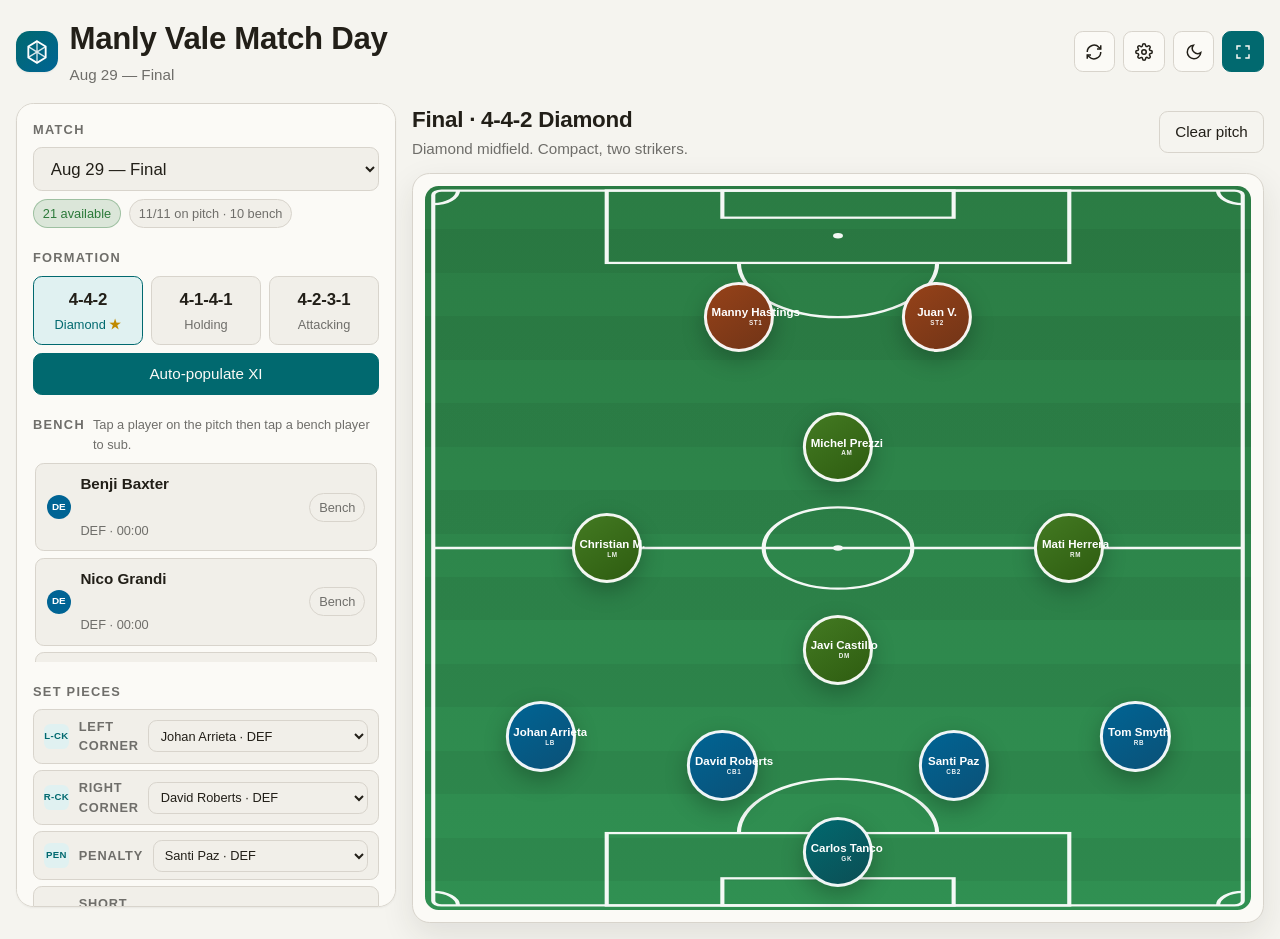
==== commit 2f82fc28: "Restore fullscreen mode and fix [hidden] being overridden by display Root cause of the stuck-fullscr" ====
--- a/index.html
+++ b/index.html
@@ -34,6 +34,9 @@
         </button>
         <button class="icon-btn" id="themeBtn" title="Toggle theme" aria-label="Toggle theme">
           <svg width="18" height="18" viewBox="0 0 24 24" fill="none" stroke="currentColor" stroke-width="2"><path d="M21 12.79A9 9 0 1 1 11.21 3 7 7 0 0 0 21 12.79z"/></svg>
+        </button>
+        <button class="icon-btn primary" id="fullscreenBtn" title="Fullscreen presentation" aria-label="Fullscreen">
+          <svg width="18" height="18" viewBox="0 0 24 24" fill="none" stroke="currentColor" stroke-width="2"><path d="M4 9V4h5"/><path d="M20 9V4h-5"/><path d="M4 15v5h5"/><path d="M20 15v5h-5"/></svg>
         </button>
       </div>
     </header>
@@ -147,6 +150,55 @@
     </section>
   </main>
 
+  <!-- Fullscreen presentation overlay -->
+  <div class="fs" id="fullscreen" hidden>
+    <div class="fs-pitch-card">
+      <div class="pitch" id="pitchFs">
+        <svg class="pitch-lines" viewBox="0 0 100 160" preserveAspectRatio="none" aria-hidden="true">
+          <rect x="1" y="1" width="98" height="158" fill="none" stroke="white" stroke-width="0.5" rx="1"/>
+          <line x1="1" y1="80" x2="99" y2="80" stroke="white" stroke-width="0.5"/>
+          <circle cx="50" cy="80" r="9" fill="none" stroke="white" stroke-width="0.5"/>
+          <circle cx="50" cy="80" r="0.6" fill="white"/>
+          <rect x="22" y="1" width="56" height="16" fill="none" stroke="white" stroke-width="0.5"/>
+          <rect x="36" y="1" width="28" height="6" fill="none" stroke="white" stroke-width="0.5"/>
+          <circle cx="50" cy="11" r="0.6" fill="white"/>
+          <path d="M 38 17 A 9 9 0 0 0 62 17" fill="none" stroke="white" stroke-width="0.5"/>
+          <rect x="22" y="143" width="56" height="16" fill="none" stroke="white" stroke-width="0.5"/>
+          <rect x="36" y="153" width="28" height="6" fill="none" stroke="white" stroke-width="0.5"/>
+          <circle cx="50" cy="149" r="0.6" fill="white"/>
+          <path d="M 38 143 A 9 9 0 0 1 62 143" fill="none" stroke="white" stroke-width="0.5"/>
+          <path d="M 1 4 A 3 3 0 0 0 4 1" fill="none" stroke="white" stroke-width="0.5"/>
+          <path d="M 96 1 A 3 3 0 0 0 99 4" fill="none" stroke="white" stroke-width="0.5"/>
+          <path d="M 1 156 A 3 3 0 0 1 4 159" fill="none" stroke="white" stroke-width="0.5"/>
+          <path d="M 96 159 A 3 3 0 0 1 99 156" fill="none" stroke="white" stroke-width="0.5"/>
+        </svg>
+        <div class="pitch-overlay" id="pitchFsOverlay"></div>
+        <div class="setpiece-banner" id="setPieceBanner" hidden>
+          <div class="setpiece-label" id="setPieceLabel">LEFT CORNER</div>
+          <div class="setpiece-player" id="setPiecePlayer">—</div>
+        </div>
+      </div>
+      <div class="fs-hud-top">
+        <button class="hud-btn" id="fsExitBtn" title="Exit fullscreen (Esc)">EXIT</button>
+        <div class="fs-clock" id="fsClock">00:00</div>
+        <button class="hud-btn" id="fsTimerBtn" title="Start/pause timer">▶</button>
+        <button class="hud-btn" id="fsFormationBtn" title="Cycle formation">4-4-2</button>
+        <button class="hud-btn" id="fsSubBtn" title="Substitution">SUB</button>
+      </div>
+      <button class="hud-next" id="fsNextBtn" title="Next play">
+        <span id="fsNextLabel">NEXT</span>
+        <svg width="14" height="14" viewBox="0 0 24 24" fill="none" stroke="currentColor" stroke-width="2"><path d="M9 18l6-6-6-6"/></svg>
+      </button>
+      <div class="fs-sub-drawer" id="fsSubDrawer" hidden>
+        <div class="fs-sub-drawer-head">
+          <strong id="fsSubDrawerTitle">Substitution</strong>
+          <button class="hud-btn ghost" id="fsSubDrawerClose">Close</button>
+        </div>
+        <div class="fs-bench-list" id="fsBenchList"></div>
+      </div>
+    </div>
+  </div>
+
   <!-- Setup drawer -->
   <div class="drawer" id="setupDrawer" hidden>
     <div class="drawer-backdrop" data-close="setup"></div>
--- a/app.css
+++ b/app.css
@@ -55,6 +55,7 @@
 }
 
 * { box-sizing: border-box; }
+[hidden] { display: none !important; }
 html, body { margin: 0; padding: 0; }
 body {
   min-height: 100vh;
